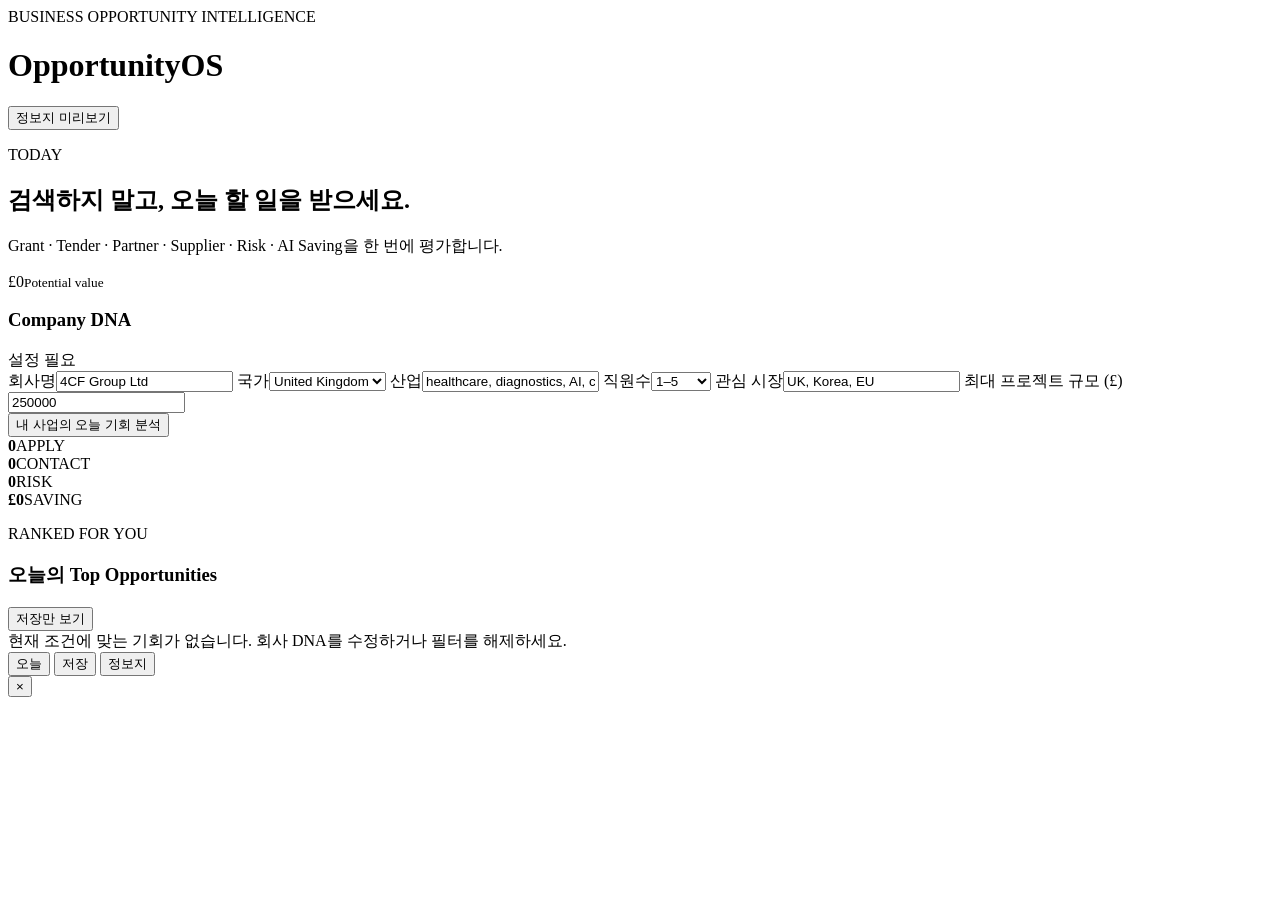
==== opportunityos/index.html @ 79bcf716 "Add OpportunityOS mobile shell" ====
<!doctype html>
<html lang="ko">
<head>
  <meta charset="utf-8" />
  <meta name="viewport" content="width=device-width,initial-scale=1,viewport-fit=cover" />
  <meta name="theme-color" content="#0b1020" />
  <meta name="description" content="OpportunityOS - 오늘 내 사업이 해야 할 일을 추천하는 Business Opportunity Intelligence Agent" />
  <link rel="manifest" href="./manifest.webmanifest" />
  <link rel="stylesheet" href="./styles.css" />
  <title>OpportunityOS</title>
</head>
<body>
  <header class="topbar">
    <div>
      <div class="eyebrow">BUSINESS OPPORTUNITY INTELLIGENCE</div>
      <h1>OpportunityOS</h1>
    </div>
    <button id="reportBtn" class="ghost">정보지 미리보기</button>
  </header>

  <main>
    <section class="hero card">
      <div>
        <p class="eyebrow">TODAY</p>
        <h2>검색하지 말고, 오늘 할 일을 받으세요.</h2>
        <p class="muted">Grant · Tender · Partner · Supplier · Risk · AI Saving을 한 번에 평가합니다.</p>
      </div>
      <div class="hero-metric"><span id="totalValue">£0</span><small>Potential value</small></div>
    </section>

    <section class="card profile-card">
      <div class="section-head"><h3>Company DNA</h3><span id="profileState" class="pill">설정 필요</span></div>
      <div class="grid two">
        <label>회사명<input id="companyName" value="4CF Group Ltd" /></label>
        <label>국가<select id="country"><option value="UK">United Kingdom</option><option value="KR">South Korea</option><option value="EU">EU</option></select></label>
        <label>산업<input id="industries" value="healthcare, diagnostics, AI, consulting, import export" /></label>
        <label>직원수<select id="employees"><option value="1-5">1–5</option><option value="6-20">6–20</option><option value="21-50">21–50</option></select></label>
        <label>관심 시장<input id="markets" value="UK, Korea, EU" /></label>
        <label>최대 프로젝트 규모 (£)<input id="maxProject" type="number" value="250000" min="0" /></label>
      </div>
      <button id="analyseBtn" class="primary full">내 사업의 오늘 기회 분석</button>
    </section>

    <section class="summary-grid">
      <div class="metric card"><strong id="applyCount">0</strong><span>APPLY</span></div>
      <div class="metric card"><strong id="contactCount">0</strong><span>CONTACT</span></div>
      <div class="metric card"><strong id="riskCount">0</strong><span>RISK</span></div>
      <div class="metric card"><strong id="savingTotal">£0</strong><span>SAVING</span></div>
    </section>

    <section>
      <div class="section-head"><div><p class="eyebrow">RANKED FOR YOU</p><h3>오늘의 Top Opportunities</h3></div><button id="savedOnly" class="ghost small">저장만 보기</button></div>
      <div id="opportunityList" class="list"></div>
      <div id="emptyState" class="card empty hidden">현재 조건에 맞는 기회가 없습니다. 회사 DNA를 수정하거나 필터를 해제하세요.</div>
    </section>
  </main>

  <nav class="bottom-nav">
    <button data-tab="home" class="active">오늘</button>
    <button data-tab="saved">저장</button>
    <button data-tab="report">정보지</button>
  </nav>

  <div id="drawer" class="drawer hidden" role="dialog" aria-modal="true">
    <div class="drawer-panel">
      <button id="closeDrawer" class="close">×</button>
      <div id="drawerContent"></div>
    </div>
  </div>

  <script src="./data.js"></script>
  <script src="./app.js"></script>
</body>
</html>
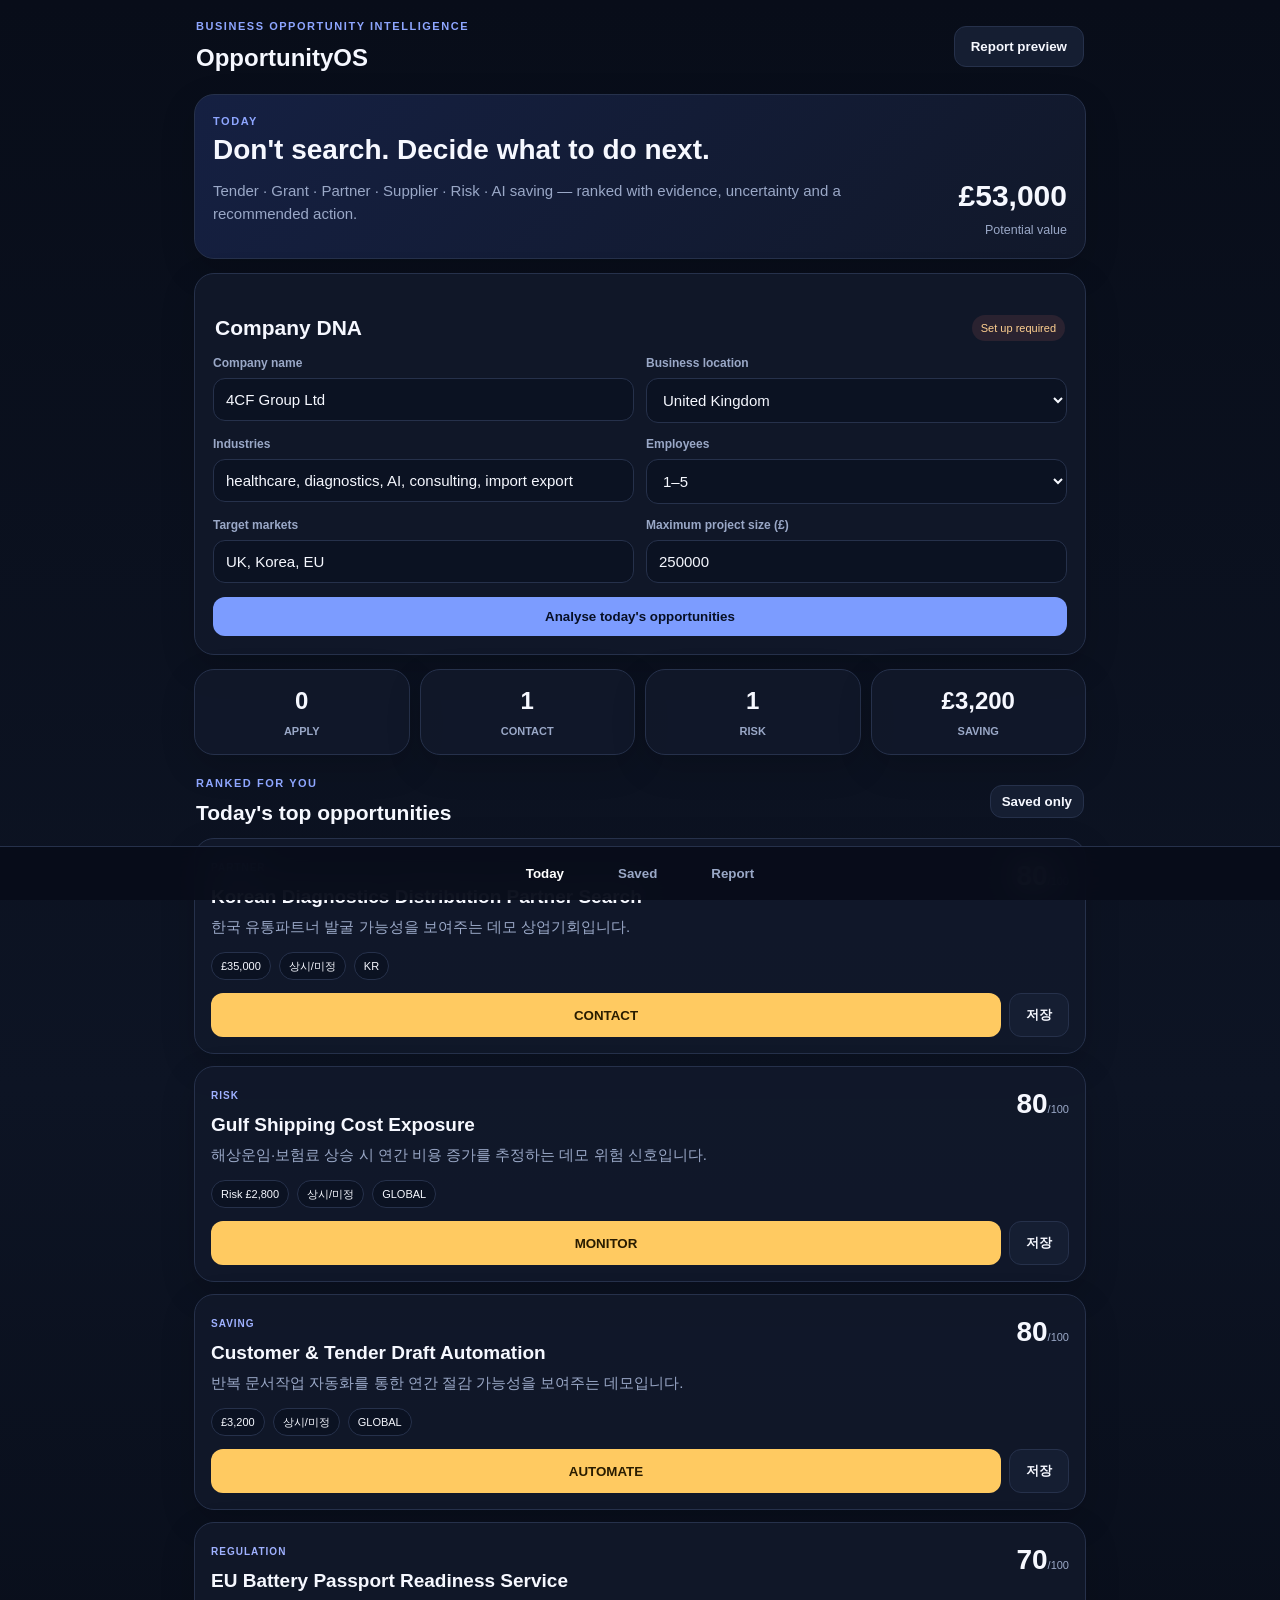
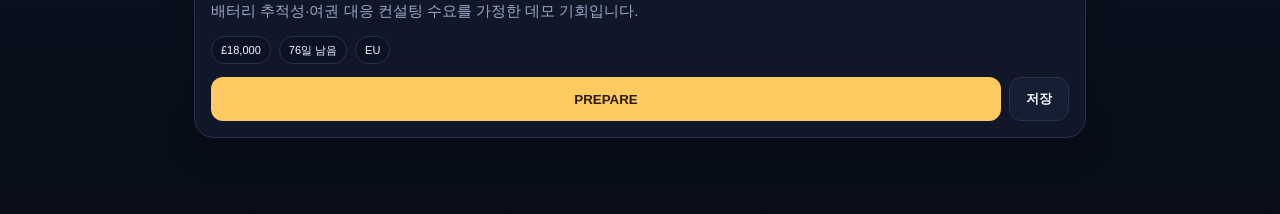
==== commit 2b1a89de: "Make OpportunityOS UK-first English and evidence-led" ====
--- a/opportunityos/index.html
+++ b/opportunityos/index.html
@@ -1,10 +1,10 @@
 <!doctype html>
-<html lang="ko">
+<html lang="en-GB">
 <head>
   <meta charset="utf-8" />
   <meta name="viewport" content="width=device-width,initial-scale=1,viewport-fit=cover" />
   <meta name="theme-color" content="#0b1020" />
-  <meta name="description" content="OpportunityOS - 오늘 내 사업이 해야 할 일을 추천하는 Business Opportunity Intelligence Agent" />
+  <meta name="description" content="OpportunityOS helps UK businesses decide which opportunities to apply for, contact, prepare, monitor or skip." />
   <link rel="manifest" href="./manifest.webmanifest" />
   <link rel="stylesheet" href="./styles.css" />
   <title>OpportunityOS</title>
@@ -15,30 +15,30 @@
       <div class="eyebrow">BUSINESS OPPORTUNITY INTELLIGENCE</div>
       <h1>OpportunityOS</h1>
     </div>
-    <button id="reportBtn" class="ghost">정보지 미리보기</button>
+    <button id="reportBtn" class="ghost">Report preview</button>
   </header>
 
   <main>
     <section class="hero card">
       <div>
         <p class="eyebrow">TODAY</p>
-        <h2>검색하지 말고, 오늘 할 일을 받으세요.</h2>
-        <p class="muted">Grant · Tender · Partner · Supplier · Risk · AI Saving을 한 번에 평가합니다.</p>
+        <h2>Don't search. Decide what to do next.</h2>
+        <p class="muted">Tender · Grant · Partner · Supplier · Risk · AI saving — ranked with evidence, uncertainty and a recommended action.</p>
       </div>
       <div class="hero-metric"><span id="totalValue">£0</span><small>Potential value</small></div>
     </section>
 
     <section class="card profile-card">
-      <div class="section-head"><h3>Company DNA</h3><span id="profileState" class="pill">설정 필요</span></div>
+      <div class="section-head"><h3>Company DNA</h3><span id="profileState" class="pill">Set up required</span></div>
       <div class="grid two">
-        <label>회사명<input id="companyName" value="4CF Group Ltd" /></label>
-        <label>국가<select id="country"><option value="UK">United Kingdom</option><option value="KR">South Korea</option><option value="EU">EU</option></select></label>
-        <label>산업<input id="industries" value="healthcare, diagnostics, AI, consulting, import export" /></label>
-        <label>직원수<select id="employees"><option value="1-5">1–5</option><option value="6-20">6–20</option><option value="21-50">21–50</option></select></label>
-        <label>관심 시장<input id="markets" value="UK, Korea, EU" /></label>
-        <label>최대 프로젝트 규모 (£)<input id="maxProject" type="number" value="250000" min="0" /></label>
+        <label>Company name<input id="companyName" value="4CF Group Ltd" /></label>
+        <label>Business location<select id="country"><option value="UK">United Kingdom</option><option value="KR">South Korea</option><option value="EU">European Union</option></select></label>
+        <label>Industries<input id="industries" value="healthcare, diagnostics, AI, consulting, import export" /></label>
+        <label>Employees<select id="employees"><option value="1-5">1–5</option><option value="6-20">6–20</option><option value="21-50">21–50</option></select></label>
+        <label>Target markets<input id="markets" value="UK, Korea, EU" /></label>
+        <label>Maximum project size (£)<input id="maxProject" type="number" value="250000" min="0" /></label>
       </div>
-      <button id="analyseBtn" class="primary full">내 사업의 오늘 기회 분석</button>
+      <button id="analyseBtn" class="primary full">Analyse today's opportunities</button>
     </section>
 
     <section class="summary-grid">
@@ -49,21 +49,21 @@
     </section>
 
     <section>
-      <div class="section-head"><div><p class="eyebrow">RANKED FOR YOU</p><h3>오늘의 Top Opportunities</h3></div><button id="savedOnly" class="ghost small">저장만 보기</button></div>
+      <div class="section-head"><div><p class="eyebrow">RANKED FOR YOU</p><h3>Today's top opportunities</h3></div><button id="savedOnly" class="ghost small">Saved only</button></div>
       <div id="opportunityList" class="list"></div>
-      <div id="emptyState" class="card empty hidden">현재 조건에 맞는 기회가 없습니다. 회사 DNA를 수정하거나 필터를 해제하세요.</div>
+      <div id="emptyState" class="card empty hidden">No suitable opportunities are visible under the current profile. Update Company DNA or clear the saved-only filter.</div>
     </section>
   </main>
 
   <nav class="bottom-nav">
-    <button data-tab="home" class="active">오늘</button>
-    <button data-tab="saved">저장</button>
-    <button data-tab="report">정보지</button>
+    <button data-tab="home" class="active">Today</button>
+    <button data-tab="saved">Saved</button>
+    <button data-tab="report">Report</button>
   </nav>
 
   <div id="drawer" class="drawer hidden" role="dialog" aria-modal="true">
     <div class="drawer-panel">
-      <button id="closeDrawer" class="close">×</button>
+      <button id="closeDrawer" class="close" aria-label="Close">×</button>
       <div id="drawerContent"></div>
     </div>
   </div>
--- a/opportunityos/styles.css
+++ b/opportunityos/styles.css
@@ -0,0 +1 @@
+:root{--bg:#080d19;--card:#11182a;--card2:#161f34;--text:#f6f8ff;--muted:#9aa8c7;--accent:#7c9cff;--good:#47d7a2;--warn:#ffca61;--bad:#ff6b7d;--line:#26314b}*{box-sizing:border-box}body{margin:0;background:linear-gradient(180deg,#080d19,#0d1424 60%,#080d19);color:var(--text);font:15px/1.5 -apple-system,BlinkMacSystemFont,"Segoe UI",sans-serif;padding:env(safe-area-inset-top) 0 calc(76px + env(safe-area-inset-bottom));min-height:100vh}.topbar,main{max-width:920px;margin:auto}.topbar{display:flex;justify-content:space-between;align-items:center;padding:18px 16px}.topbar h1{margin:0;font-size:24px}.eyebrow{color:#8ea6ff;font-size:11px;font-weight:800;letter-spacing:.14em;margin:0 0 5px}.card{background:rgba(17,24,42,.92);border:1px solid var(--line);border-radius:20px;padding:18px;box-shadow:0 12px 35px rgba(0,0,0,.16)}main{padding:0 14px}.hero{display:flex;justify-content:space-between;gap:20px;align-items:end;margin-bottom:14px;background:linear-gradient(135deg,#152042,#11182a)}.hero h2{font-size:28px;line-height:1.08;margin:6px 0 10px}.hero-metric{text-align:right;min-width:140px}.hero-metric span{font-size:30px;font-weight:900;display:block}.hero-metric small,.muted{color:var(--muted)}.profile-card{margin-bottom:14px}.section-head{display:flex;justify-content:space-between;align-items:center;margin:20px 2px 10px}.section-head h3{margin:0;font-size:21px}.grid.two{display:grid;grid-template-columns:1fr 1fr;gap:12px}label{color:var(--muted);font-size:12px;font-weight:700}input,select{width:100%;margin-top:6px;padding:12px;border-radius:12px;border:1px solid var(--line);background:#0b1222;color:var(--text);font-size:15px}.primary,.ghost,.action{border:0;border-radius:12px;padding:12px 16px;font-weight:800;cursor:pointer}.primary{background:var(--accent);color:#081026}.full{width:100%;margin-top:14px}.ghost{background:#151e32;color:var(--text);border:1px solid var(--line)}.ghost.small{padding:8px 11px}.pill{font-size:11px;padding:5px 9px;border-radius:999px;background:#2a2230;color:#ffd090}.pill.ok{background:#13352c;color:#72e3ba}.summary-grid{display:grid;grid-template-columns:repeat(4,1fr);gap:10px;margin-bottom:18px}.metric{text-align:center;padding:13px}.metric strong{display:block;font-size:24px}.metric span{font-size:11px;color:var(--muted);font-weight:800}.list{display:grid;gap:12px}.opp{padding:16px}.opp-top{display:flex;justify-content:space-between;gap:12px}.opp h4{font-size:19px;margin:5px 0}.opp p{margin:0;color:var(--muted)}.type{font-size:10px;color:#9fb1ff;font-weight:900;letter-spacing:.1em}.score{text-align:right;min-width:62px}.score strong{font-size:28px}.score span{font-size:11px;color:var(--muted)}.meta{display:flex;gap:8px;flex-wrap:wrap;margin:13px 0}.meta span{background:#0b1222;border:1px solid var(--line);border-radius:999px;padding:5px 9px;font-size:11px}.actions{display:grid;grid-template-columns:1fr auto;gap:8px}.action.good{background:var(--good);color:#062319}.action.warn{background:var(--warn);color:#291c00}.action.bad{background:var(--bad);color:#310711}.bottom-nav{position:fixed;z-index:30;bottom:0;left:0;right:0;display:flex;justify-content:center;gap:6px;padding:10px 12px calc(10px + env(safe-area-inset-bottom));background:rgba(8,13,25,.92);backdrop-filter:blur(16px);border-top:1px solid var(--line)}.bottom-nav button{background:transparent;color:var(--muted);border:0;padding:9px 24px;font-weight:800}.bottom-nav .active{color:white}.drawer{position:fixed;z-index:50;inset:0;background:rgba(0,0,0,.65);display:flex;align-items:flex-end;justify-content:center}.drawer-panel{width:min(760px,100%);max-height:88vh;overflow:auto;background:#101829;border:1px solid var(--line);border-radius:24px 24px 0 0;padding:22px 18px calc(26px + env(safe-area-inset-bottom));position:relative}.close{position:absolute;right:14px;top:10px;border:0;background:transparent;color:white;font-size:30px}.big-score{font-size:50px;font-weight:900}.source-box{padding:14px;background:#0b1222;border:1px solid var(--line);border-radius:14px;margin:14px 0}.linkbtn{display:block;text-align:center;text-decoration:none}.report-value{font-size:42px;font-weight:900;padding:14px 0}.report-value small{display:block;font-size:12px;color:var(--muted)}.report-row{display:grid;grid-template-columns:90px 1fr 60px;gap:8px;padding:11px 0;border-bottom:1px solid var(--line)}.tiny{font-size:11px;color:var(--muted)}.empty{text-align:center;color:var(--muted)}.hidden{display:none!important}@media(max-width:640px){.topbar{padding-top:14px}.topbar .ghost{padding:9px 10px;font-size:12px}.hero{align-items:flex-start;flex-direction:column}.hero h2{font-size:25px}.hero-metric{text-align:left}.grid.two{grid-template-columns:1fr}.summary-grid{grid-template-columns:1fr 1fr}.opp-top{align-items:flex-start}.report-row{grid-template-columns:70px 1fr 50px;font-size:12px}}@media print{body{background:white;color:#111;padding:0}.topbar,main,.bottom-nav,.close{display:none!important}.drawer{position:static;display:block;background:white}.drawer-panel{max-height:none;width:100%;border:0;color:#111;background:white}.report .eyebrow,.report .tiny{color:#555}.primary{display:none}.report-row{border-color:#ddd}}
